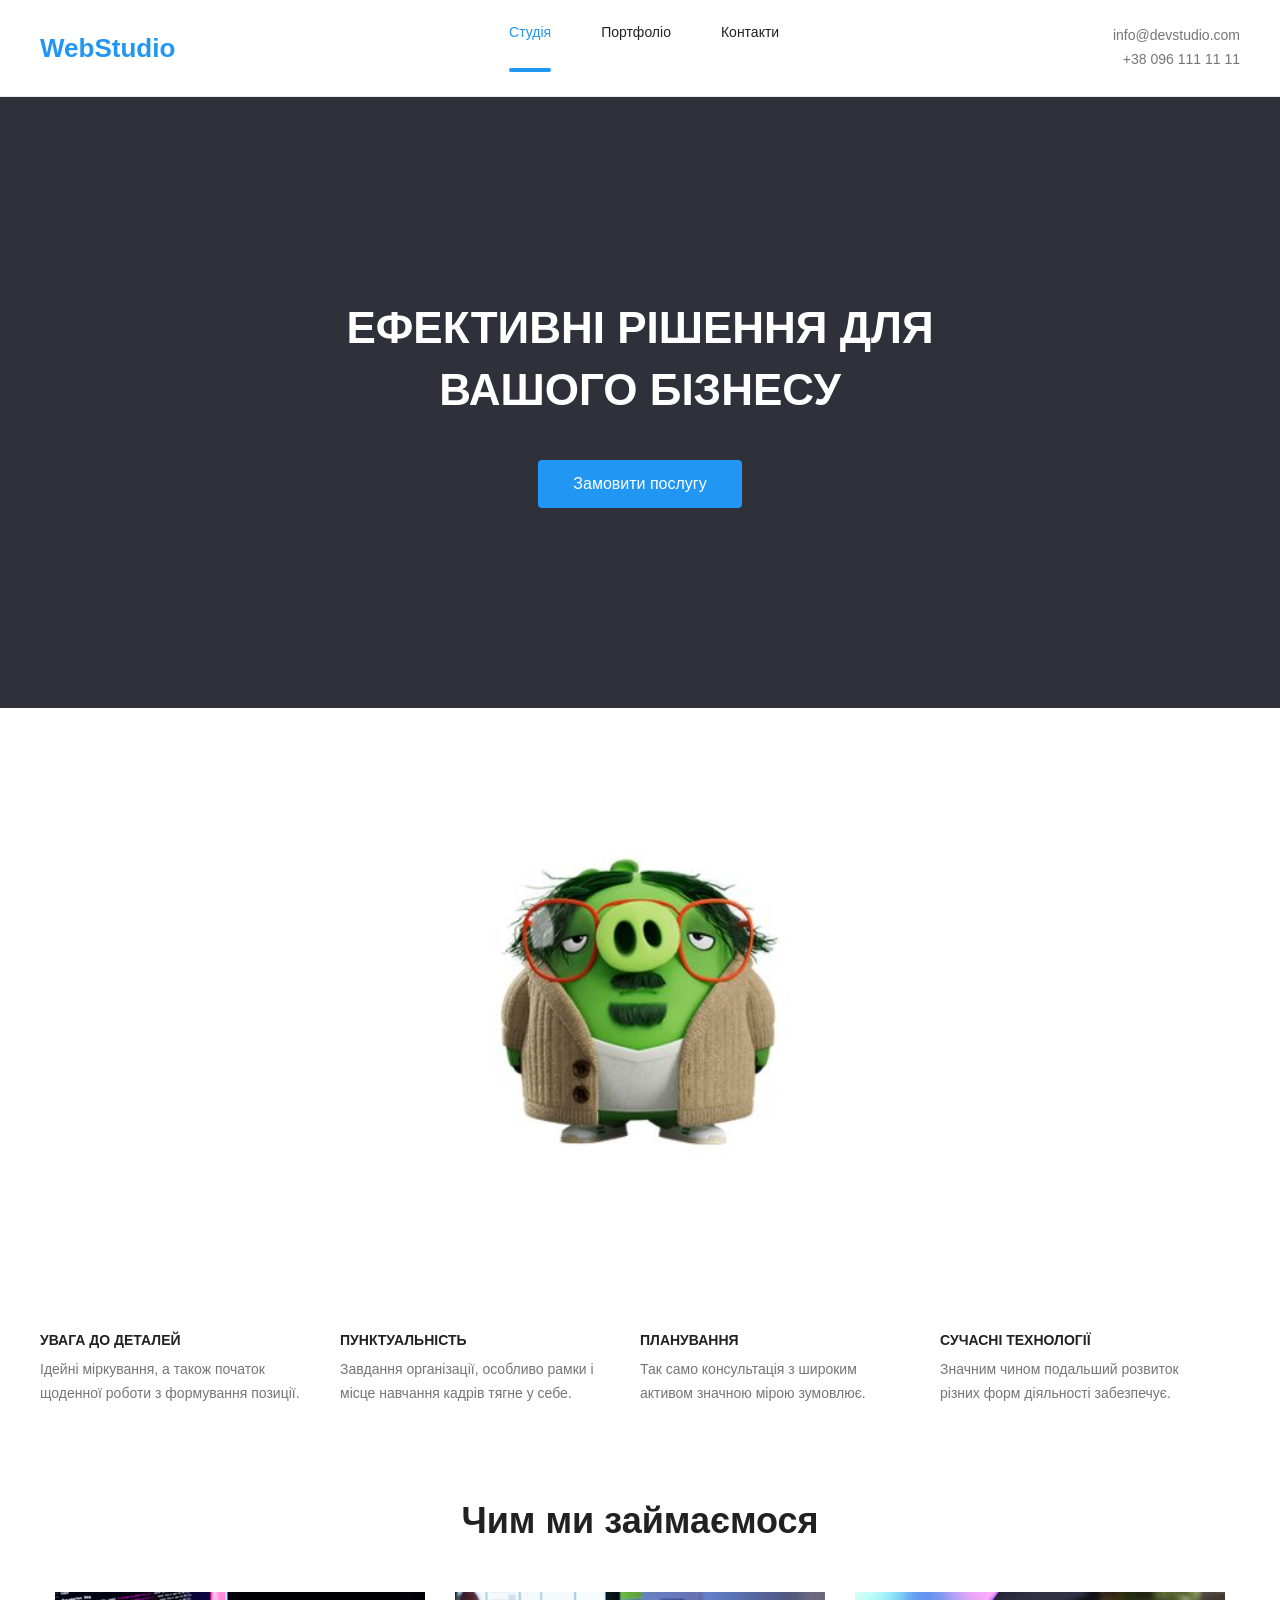
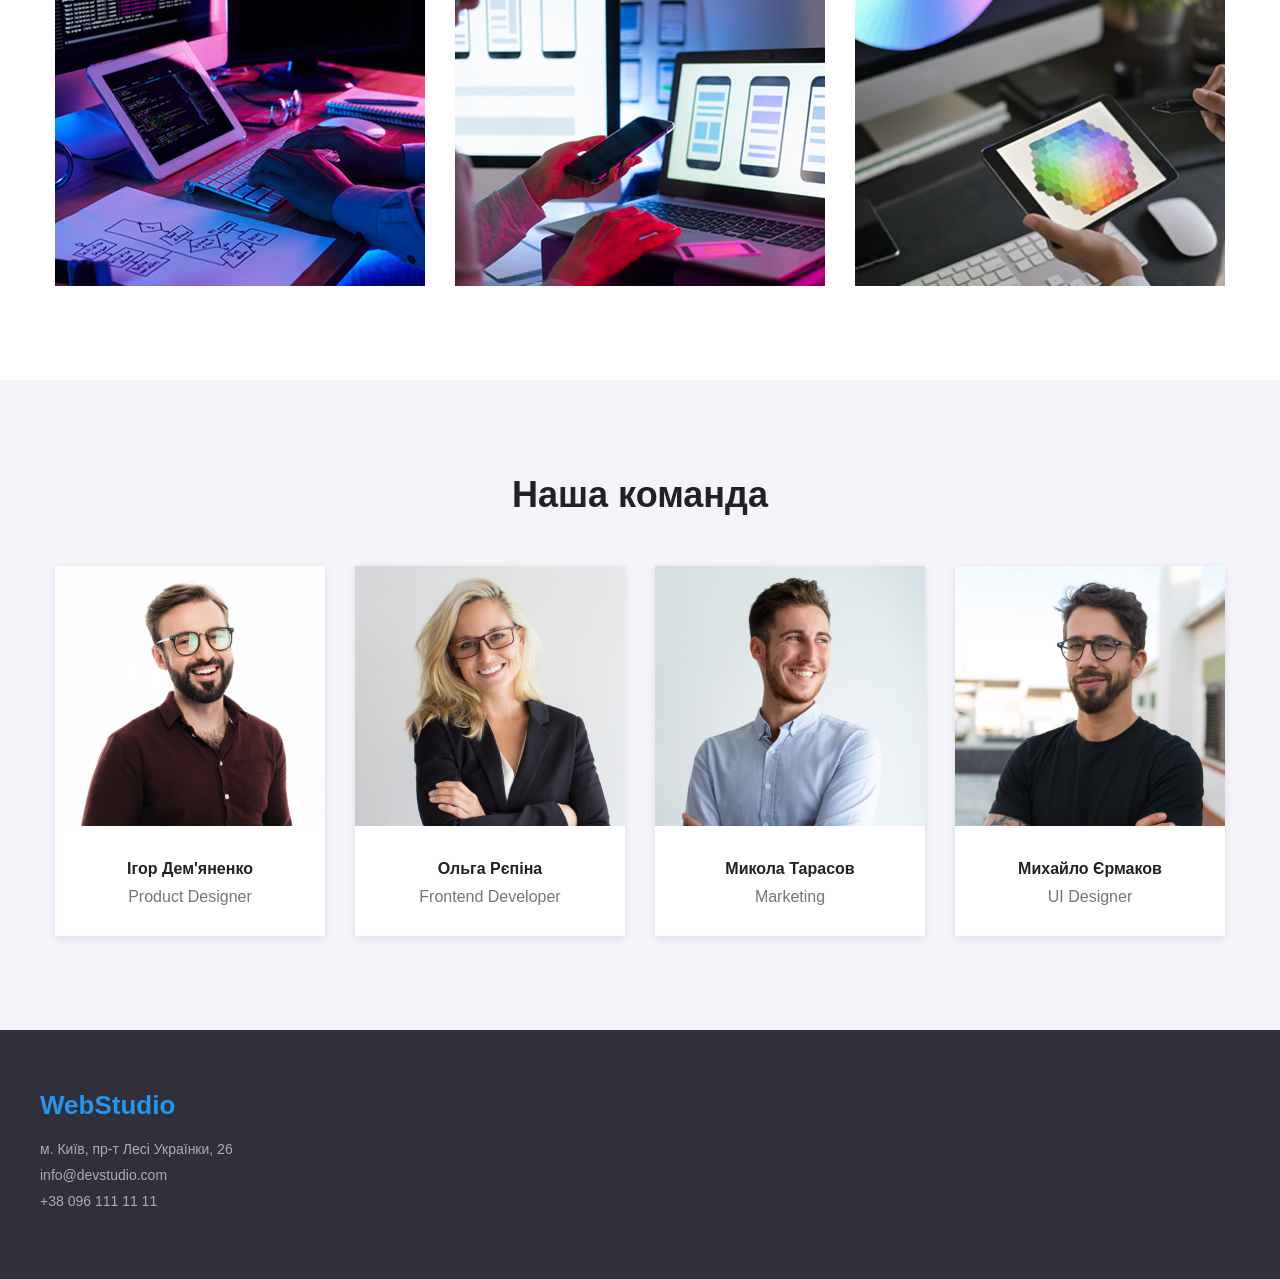
==== index.html @ e5ef5cd8 "upd" ====
<!DOCTYPE html>
<html lang="uk">

<head>
    <meta charset="UTF-8">
    <meta name="viewport" content="width=device-width, initial-scale=1.0">
    <title>WebStudio</title>
    <link rel="preconnect" href="https://fonts.googleapis.com">
    <link rel="preconnect" href="https://fonts.gstatic.com" crossorigin>
    <link
        href="https://fonts.googleapis.com/css2?family=Montserrat:wght@100..900&family=Roboto:wght@100..900&family=Roboto+Slab:wght@100..900&display=swap"
        rel="stylesheet">
    <link rel="stylesheet" href="https://necolas.github.io/normalize.css/8.0.1/normalize.css">
    <link rel="stylesheet" href="style.css">
</head>

<body>
    <header>
        <div class="container header">
            <div class="logo">WebStudio</div>
            <nav> <a href="#" class="current">Студія</a> <a href="#">Портфоліо</a> <a href="#">Контакти</a> </nav>
            <div class="contacts">
                <p>info@devstudio.com</p>
                <p>+38 096 111 11 11</p>
            </div>
        </div>
    </header>
    <section class="hero">
        <h1>ЕФЕКТИВНІ РІШЕННЯ ДЛЯ ВАШОГО БІЗНЕСУ</h1> <button>Замовити послугу</button>
    </section>
    <section class="homework">
        <div class="homework-box"> <img src="./imgs/chuck.jpg" alt="Chuck">
            <div class="overlay">
                <p> Ресурс пропонує комплексні пропозиції з різним рівнем функціоналу та сервісів. Все це дозволить
                    відвідувачу отримати вичерпні відомості про компанію чи приватну особу. </p>
            </div>
        </div>
    </section>
    <section class="features">
        <div class="container features-wrap">
            <div class="feature">
                <h3>УВАГА ДО ДЕТАЛЕЙ</h3>
                <p> Ідейні міркування, а також початок щоденної роботи з формування позиції. </p>
            </div>
            <div class="feature">
                <h3>ПУНКТУАЛЬНІСТЬ</h3>
                <p> Завдання організації, особливо рамки і місце навчання кадрів тягне у себе. </p>
            </div>
            <div class="feature">
                <h3>ПЛАНУВАННЯ</h3>
                <p> Так само консультація з широким активом значною мірою зумовлює. </p>
            </div>
            <div class="feature">
                <h3>СУЧАСНІ ТЕХНОЛОГІЇ</h3>
                <p> Значним чином подальший розвиток різних форм діяльності забезпечує. </p>
            </div>
        </div>
    </section>
    <section class="work">
        <div class="container">
            <h2>Чим ми займаємося</h2>
            <div class="work-images"> <img src="./imgs/img.png" alt=""> <img src="./imgs/box 2.png" alt=""> <img
                    src="./imgs/box 3.png" alt=""> </div>
        </div>
    </section>
    <section class="team">
        <div class="container">
            <h2>Наша команда</h2>
            <div class="team-wrap">
                <div class="member"> <img src="./imgs/img.jpg" alt="">
                    <h3>Ігор Дем'яненко</h3>
                    <p>Product Designer</p>
                </div>
                <div class="member"> <img src="./imgs/img (1).jpg" alt="">
                    <h3>Ольга Рєпіна</h3>
                    <p>Frontend Developer</p>
                </div>
                <div class="member"> <img src="./imgs/img (2).jpg" alt="">
                    <h3>Микола Тарасов</h3>
                    <p>Marketing</p>
                </div>
                <div class="member"> <img src="./imgs/img (3).jpg" alt="">
                    <h3>Михайло Єрмаков</h3>
                    <p>UI Designer</p>
                </div>
            </div>
        </div>
    </section>
    <footer>
        <div class="container">
            <div class="logo">WebStudio</div>
            <p>м. Київ, пр-т Лесі Українки, 26</p>
            <p>info@devstudio.com</p>
            <p>+38 096 111 11 11</p>
        </div>
    </footer>
</body>

</html>
---- style.css ----
* {
    margin: 0;
    padding: 0;
    box-sizing: border-box;
    font-family: Arial, sans-serif;
}

body {
    color: #212121;
    background: #ffffff;
}

.container {
    width: 1200px;
    margin: 0 auto;
}

header {
    background: #fff;
    border-bottom: 1px solid #ececec;
}

.header {
    display: flex;
    justify-content: space-between;
    align-items: center;
    padding: 24px 0;
}

.logo {
    font-size: 26px;
    font-weight: 700;
    color: #2196f3;
}

nav {
    display: flex;
    gap: 50px;
}

nav a {
    position: relative;
    text-decoration: none;
    color: #212121;
    font-size: 14px;
    font-weight: 500;
    padding-bottom: 32px;
    transition: .3s;
}

nav a:hover {
    color: #2196f3;
}

nav a.current {
    color: #2196f3;
}

nav a.current::after {
    content: "";
    position: absolute;
    left: 0;
    bottom: 0;
    width: 100%;
    height: 4px;
    background: #2196f3;
    border-radius: 2px;
}

.contacts {
    color: #757575;
    font-size: 14px;
    line-height: 1.7;
    text-align: right;
}

.hero {
    background: #2f303a;
    text-align: center;
    padding: 200px 20px;
}

.hero h1 {
    color: #fff;
    font-size: 44px;
    font-weight: 700;
    width: 700px;
    margin: 0 auto 40px;
    line-height: 1.4;
}

.hero button {
    background: #2196f3;
    color: #fff;
    border: none;
    padding: 15px 35px;
    border-radius: 4px;
    font-size: 16px;
    cursor: pointer;
    transition: .3s;
}

.hero button:hover {
    background: #188ce8;
}

.homework {
    padding: 80px 0;
}

.homework-box {
    position: relative;
    width: 370px;
    margin: 0 auto;
    overflow: hidden;
}

.homework-box img {
    display: block;
    width: 100%;
}

.overlay {
    position: absolute;
    top: 0;
    left: 0;
    width: 100%;
    height: 100%;
    background: rgba(33, 150, 243, .9);
    display: flex;
    align-items: center;
    justify-content: center;
    padding: 25px;
    transform: translateY(100%);
    transition: transform .3s ease;
}

.overlay p {
    color: #fff;
    font-size: 18px;
    line-height: 1.6;
}

.homework-box:hover .overlay {
    transform: translateY(0);
}

.features {
    padding: 94px 0;
}

.features-wrap {
    display: flex;
    gap: 30px;
}

.feature {
    width: 270px;
}

.feature h3 {
    font-size: 14px;
    margin-bottom: 10px;
}

.feature p {
    color: #757575;
    font-size: 14px;
    line-height: 1.7;
}

.work {
    padding-bottom: 94px;
}

.work h2,
.team h2 {
    text-align: center;
    font-size: 36px;
    margin-bottom: 50px;
}

.work-images {
    display: flex;
    justify-content: center;
    gap: 30px;
}

.work-images img {
    width: 370px;
    height: 294px;
    object-fit: cover;
}

.team {
    background: #f5f4fa;
    padding: 94px 0;
}

.team-wrap {
    display: flex;
    gap: 30px;
    justify-content: center;
}

.member {
    width: 270px;
    background: #fff;
    text-align: center;
    padding-bottom: 30px;
    box-shadow: 0 2px 8px rgba(0, 0, 0, .1);
}

.member img {
    width: 270px;
    height: 260px;
    object-fit: cover;
}

.member h3 {
    margin-top: 30px;
    margin-bottom: 10px;
    font-size: 16px;
}

.member p {
    color: #757575;
    font-size: 16px;
}

footer {
    background: #2f303a;
    padding: 60px 0;
}

footer .logo {
    margin-bottom: 20px;
}

footer p {
    color: #ffffff99;
    margin-bottom: 10px;
    font-size: 14px;
}
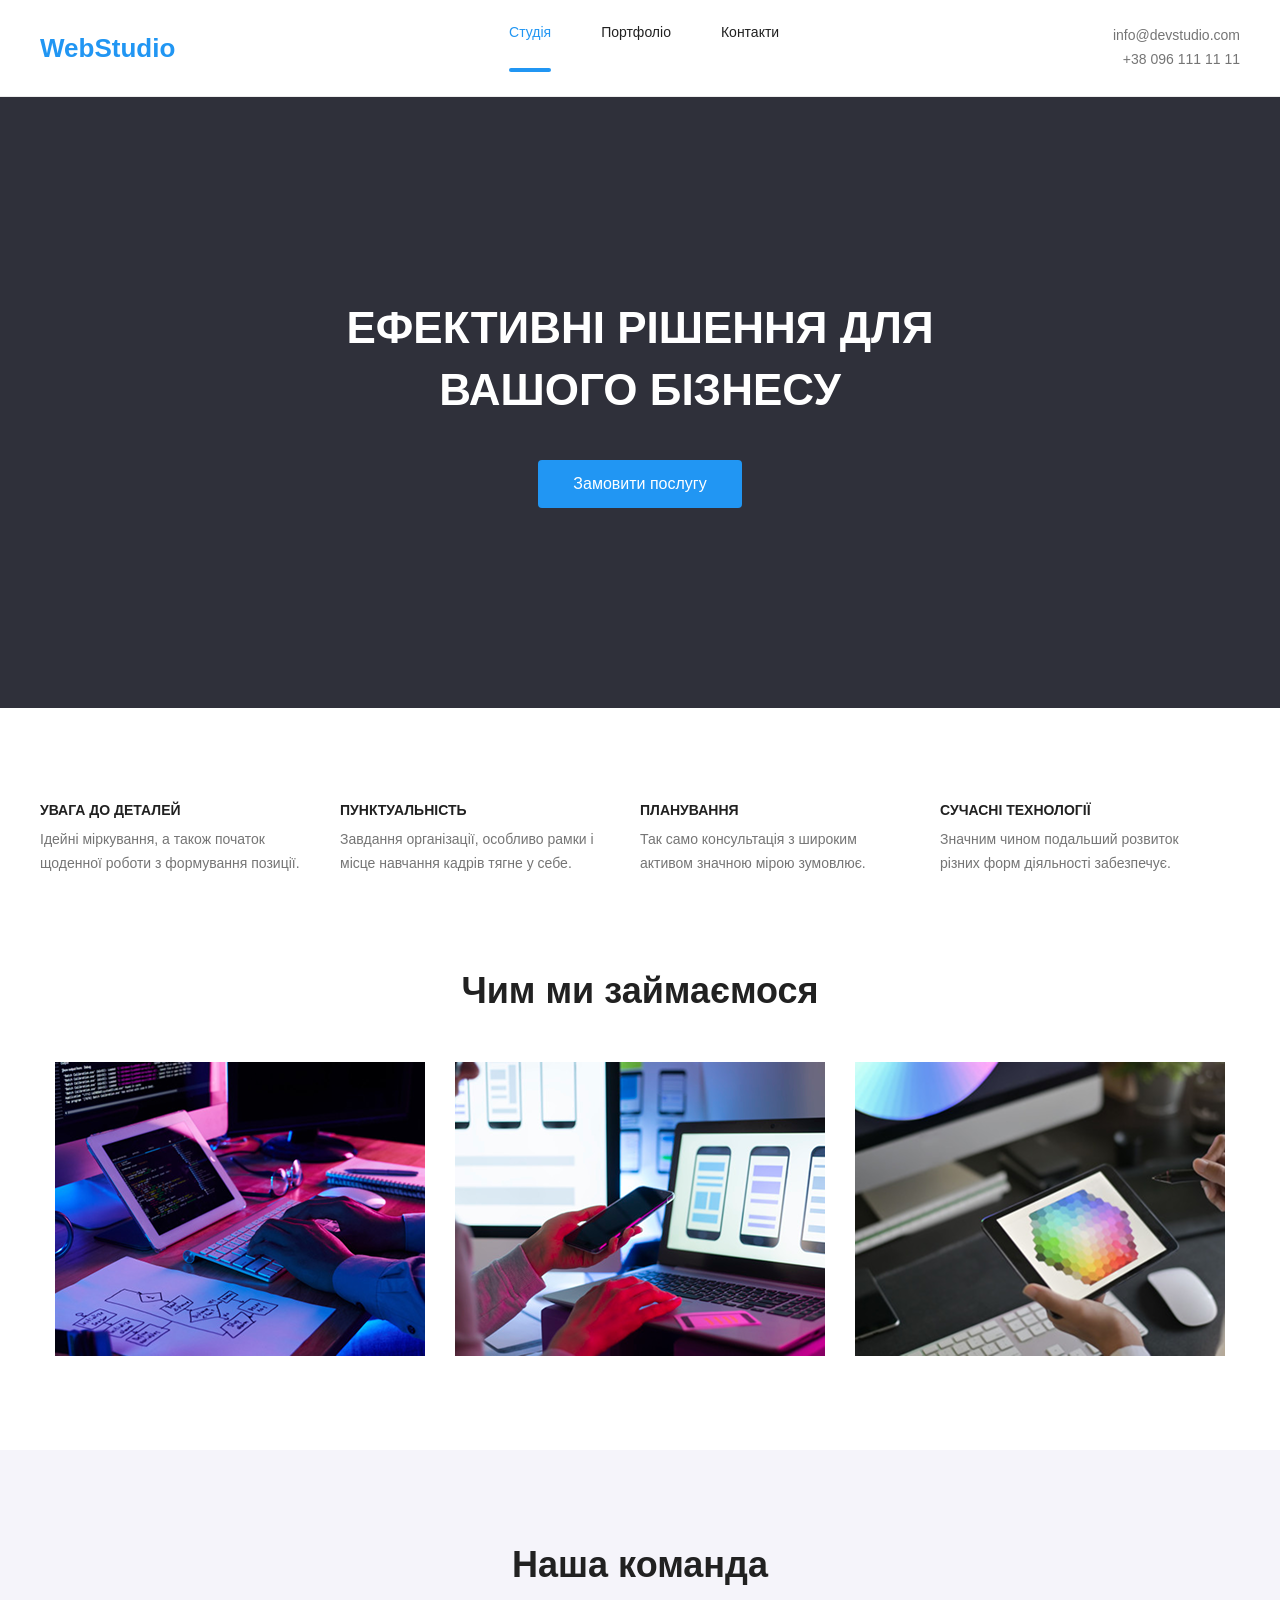
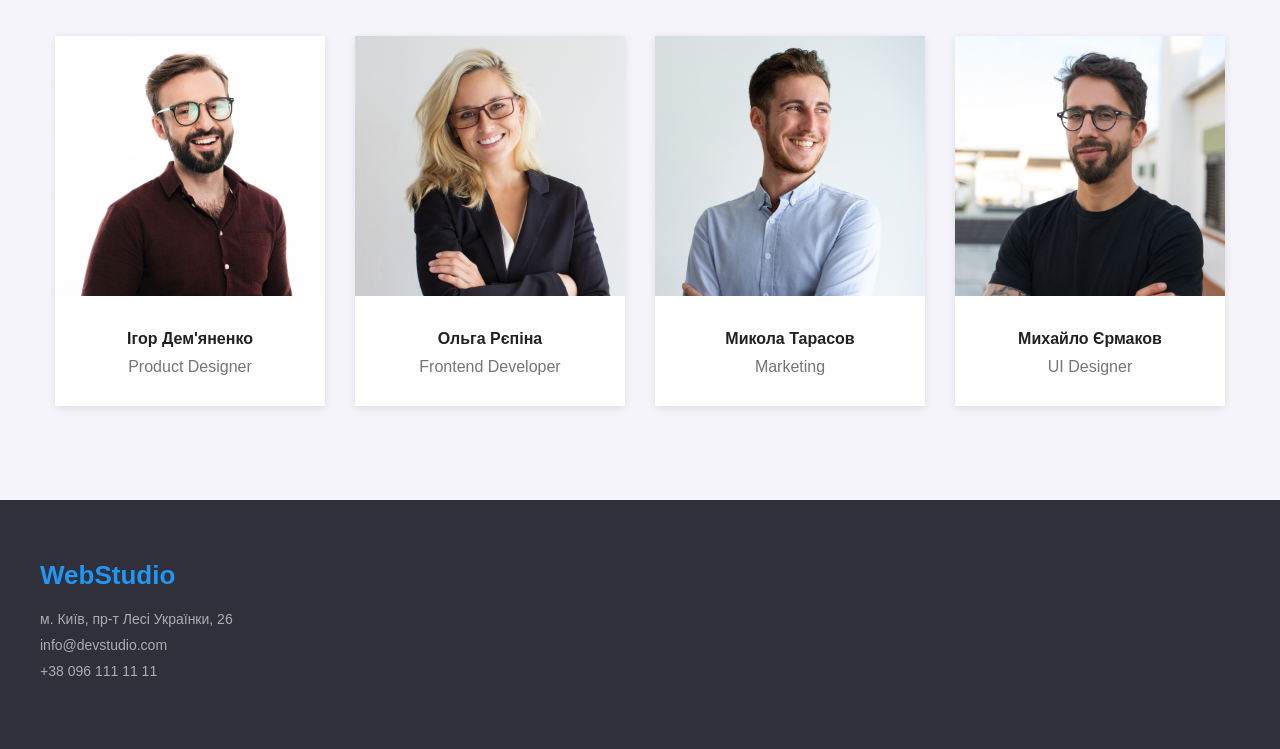
==== commit 894a1fa7: "upd" ====
--- a/index.html
+++ b/index.html
@@ -18,7 +18,7 @@
     <header>
         <div class="container header">
             <div class="logo">WebStudio</div>
-            <nav> <a href="#" class="current">Студія</a> <a href="#">Портфоліо</a> <a href="#">Контакти</a> </nav>
+            <nav> <a href="#" class="current">Студія</a> <a href="portfolio.html">Портфоліо</a> <a href="#">Контакти</a> </nav>
             <div class="contacts">
                 <p>info@devstudio.com</p>
                 <p>+38 096 111 11 11</p>
@@ -27,14 +27,6 @@
     </header>
     <section class="hero">
         <h1>ЕФЕКТИВНІ РІШЕННЯ ДЛЯ ВАШОГО БІЗНЕСУ</h1> <button>Замовити послугу</button>
-    </section>
-    <section class="homework">
-        <div class="homework-box"> <img src="./imgs/chuck.jpg" alt="Chuck">
-            <div class="overlay">
-                <p> Ресурс пропонує комплексні пропозиції з різним рівнем функціоналу та сервісів. Все це дозволить
-                    відвідувачу отримати вичерпні відомості про компанію чи приватну особу. </p>
-            </div>
-        </div>
     </section>
     <section class="features">
         <div class="container features-wrap">
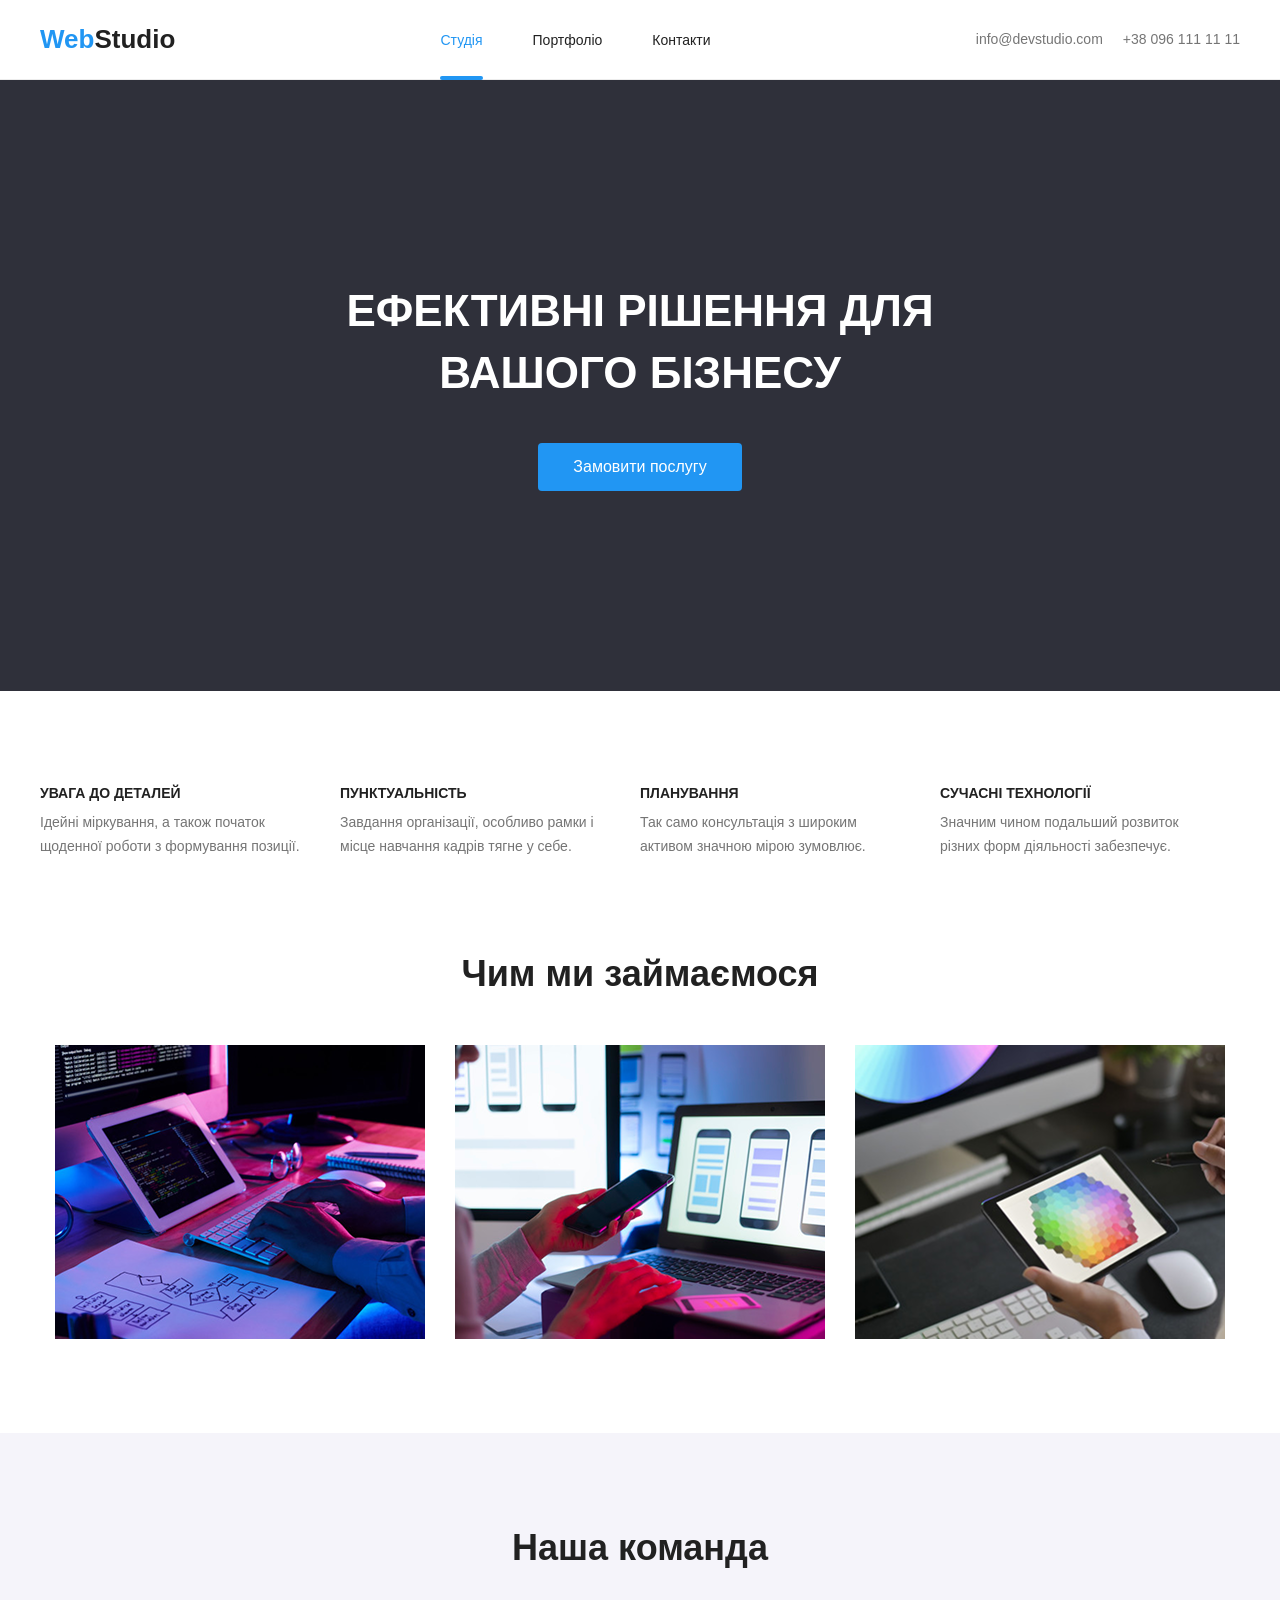
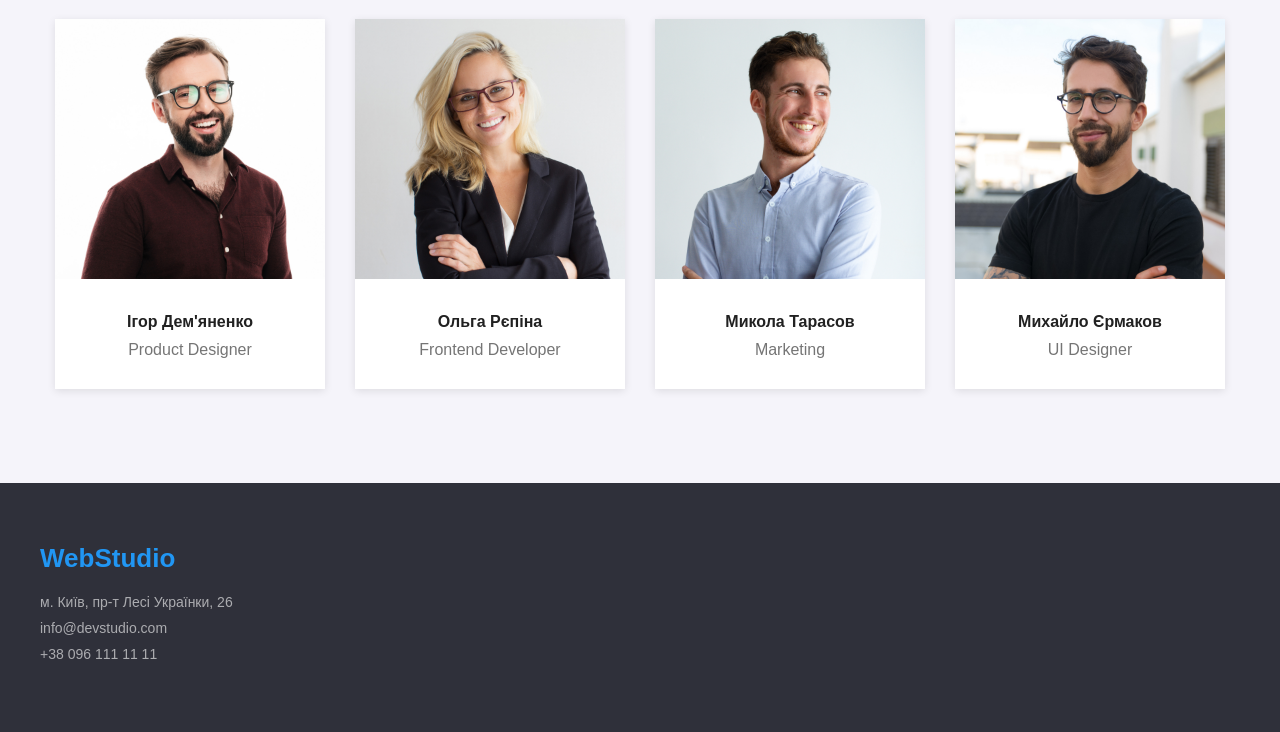
==== commit 7aa7aacc: "upd" ====
--- a/index.html
+++ b/index.html
@@ -5,87 +5,179 @@
     <meta charset="UTF-8">
     <meta name="viewport" content="width=device-width, initial-scale=1.0">
     <title>WebStudio</title>
+
     <link rel="preconnect" href="https://fonts.googleapis.com">
     <link rel="preconnect" href="https://fonts.gstatic.com" crossorigin>
+
     <link
         href="https://fonts.googleapis.com/css2?family=Montserrat:wght@100..900&family=Roboto:wght@100..900&family=Roboto+Slab:wght@100..900&display=swap"
         rel="stylesheet">
+
     <link rel="stylesheet" href="https://necolas.github.io/normalize.css/8.0.1/normalize.css">
+
     <link rel="stylesheet" href="style.css">
 </head>
 
 <body>
+
     <header>
         <div class="container header">
-            <div class="logo">WebStudio</div>
-            <nav> <a href="#" class="current">Студія</a> <a href="portfolio.html">Портфоліо</a> <a href="#">Контакти</a> </nav>
+
+            <div class="logo">
+                Web<span>Studio</span>
+            </div>
+
+            <nav>
+                <a href="#" class="current">Студія</a>
+                <a href="portfolio.html">Портфоліо</a>
+                <a href="#">Контакти</a>
+            </nav>
+
             <div class="contacts">
-                <p>info@devstudio.com</p>
-                <p>+38 096 111 11 11</p>
+                <a>info@devstudio.com</a>
+                <a>+38 096 111 11 11</a>
             </div>
+
         </div>
     </header>
+
     <section class="hero">
-        <h1>ЕФЕКТИВНІ РІШЕННЯ ДЛЯ ВАШОГО БІЗНЕСУ</h1> <button>Замовити послугу</button>
+
+        <h1>
+            ЕФЕКТИВНІ РІШЕННЯ ДЛЯ ВАШОГО БІЗНЕСУ
+        </h1>
+
+        <button>
+            Замовити послугу
+        </button>
+
     </section>
+
     <section class="features">
+
         <div class="container features-wrap">
+
             <div class="feature">
                 <h3>УВАГА ДО ДЕТАЛЕЙ</h3>
-                <p> Ідейні міркування, а також початок щоденної роботи з формування позиції. </p>
+                <p>
+                    Ідейні міркування, а також початок щоденної роботи з формування позиції.
+                </p>
             </div>
+
             <div class="feature">
                 <h3>ПУНКТУАЛЬНІСТЬ</h3>
-                <p> Завдання організації, особливо рамки і місце навчання кадрів тягне у себе. </p>
+                <p>
+                    Завдання організації, особливо рамки і місце навчання кадрів тягне у себе.
+                </p>
             </div>
+
             <div class="feature">
                 <h3>ПЛАНУВАННЯ</h3>
-                <p> Так само консультація з широким активом значною мірою зумовлює. </p>
+                <p>
+                    Так само консультація з широким активом значною мірою зумовлює.
+                </p>
             </div>
+
             <div class="feature">
                 <h3>СУЧАСНІ ТЕХНОЛОГІЇ</h3>
-                <p> Значним чином подальший розвиток різних форм діяльності забезпечує. </p>
+                <p>
+                    Значним чином подальший розвиток різних форм діяльності забезпечує.
+                </p>
             </div>
+
         </div>
+
     </section>
+
     <section class="work">
+
         <div class="container">
+
             <h2>Чим ми займаємося</h2>
-            <div class="work-images"> <img src="./imgs/img.png" alt=""> <img src="./imgs/box 2.png" alt=""> <img
-                    src="./imgs/box 3.png" alt=""> </div>
+
+            <div class="work-images">
+
+                <img src="./imgs/img.png" alt="">
+                <img src="./imgs/box 2.png" alt="">
+                <img src="./imgs/box 3.png" alt="">
+
+            </div>
+
         </div>
+
     </section>
+
     <section class="team">
+
         <div class="container">
+
             <h2>Наша команда</h2>
+
             <div class="team-wrap">
-                <div class="member"> <img src="./imgs/img.jpg" alt="">
+
+                <div class="member">
+
+                    <img src="./imgs/img.jpg" alt="">
+
                     <h3>Ігор Дем'яненко</h3>
+
                     <p>Product Designer</p>
+
                 </div>
-                <div class="member"> <img src="./imgs/img (1).jpg" alt="">
+
+                <div class="member">
+
+                    <img src="./imgs/img (1).jpg" alt="">
+
                     <h3>Ольга Рєпіна</h3>
+
                     <p>Frontend Developer</p>
+
                 </div>
-                <div class="member"> <img src="./imgs/img (2).jpg" alt="">
+                <div class="member">
+
+                    <img src="./imgs/img (2).jpg" alt="">
+
                     <h3>Микола Тарасов</h3>
+
                     <p>Marketing</p>
+
                 </div>
-                <div class="member"> <img src="./imgs/img (3).jpg" alt="">
+
+                <div class="member">
+
+                    <img src="./imgs/img (3).jpg" alt="">
+
                     <h3>Михайло Єрмаков</h3>
+
                     <p>UI Designer</p>
+
                 </div>
+
             </div>
+
         </div>
+
     </section>
+
     <footer>
+
         <div class="container">
-            <div class="logo">WebStudio</div>
+
+            <div class="logo">
+                WebStudio
+            </div>
+
             <p>м. Київ, пр-т Лесі Українки, 26</p>
+
             <p>info@devstudio.com</p>
+
             <p>+38 096 111 11 11</p>
+
         </div>
+
     </footer>
+
 </body>
 
 </html>
--- a/style.css
+++ b/style.css
@@ -31,6 +31,11 @@
     font-size: 26px;
     font-weight: 700;
     color: #2196f3;
+
+    animation: logoAnimation 1s ease;
+}
+.logo span {
+    color: #212121;
 }
 
 nav {
@@ -44,8 +49,7 @@
     color: #212121;
     font-size: 14px;
     font-weight: 500;
-    padding-bottom: 32px;
-    transition: .3s;
+    transition: color .3s;
 }
 
 nav a:hover {
@@ -60,7 +64,7 @@
     content: "";
     position: absolute;
     left: 0;
-    bottom: 0;
+    bottom: -32px;
     width: 100%;
     height: 4px;
     background: #2196f3;
@@ -72,6 +76,8 @@
     font-size: 14px;
     line-height: 1.7;
     text-align: right;
+    display: flex;
+    gap: 20px;
 }
 
 .hero {
@@ -87,6 +93,8 @@
     width: 700px;
     margin: 0 auto 40px;
     line-height: 1.4;
+
+    animation: heroTitle 1.2s ease;
 }
 
 .hero button {
@@ -98,51 +106,157 @@
     font-size: 16px;
     cursor: pointer;
     transition: .3s;
+
+    animation: heroButton 1.5s ease;
 }
 
 .hero button:hover {
     background: #188ce8;
 }
 
-.homework {
+.portfolio {
     padding: 80px 0;
 }
 
-.homework-box {
+
+.filters {
+    display: flex;
+    justify-content: center;
+    gap: 8px;
+    margin-bottom: 40px;
+}
+
+
+.filters button {
+    padding: 10px 25px;
+    border: none;
+    background: #f5f4fa;
+    border-radius: 4px;
+
+    font-size: 16px;
+    cursor: pointer;
+}
+
+
+.filters .active {
+    background: #2196f3;
+    color: white;
+}
+
+
+
+.portfolio-container {
+
+    width: 900px;
+    margin: 0 auto;
+
+    display: grid;
+    grid-template-columns: repeat(3, 1fr);
+    gap: 30px;
+
+}
+
+
+
+.card {
+
     position: relative;
-    width: 370px;
-    margin: 0 auto;
     overflow: hidden;
-}
-
-.homework-box img {
+
+    border: 1px solid #eeeeee;
+    background: white;
+
+}
+
+
+
+.card img {
+
+    width: 100%;
+    height: 260px;
+
+    object-fit: cover;
+
     display: block;
-    width: 100%;
-}
+
+}
+
+
+
+.card-info {
+
+    padding: 20px;
+
+}
+
+
+
+.card-info h3 {
+
+    margin: 0 0 10px;
+
+    font-size: 18px;
+
+}
+
+
+
+.card-info p {
+
+    margin: 0;
+
+    color: #757575;
+
+}
+
+
 
 .overlay {
+
     position: absolute;
+
     top: 0;
     left: 0;
+
     width: 100%;
-    height: 100%;
-    background: rgba(33, 150, 243, .9);
+    height: 260px;
+
+    background: rgba(33,150,243,0.9);
+
     display: flex;
     align-items: center;
     justify-content: center;
-    padding: 25px;
-    transform: translateY(100%);
-    transition: transform .3s ease;
-}
+
+    padding: 20px;
+
+
+    opacity: 0;
+    visibility: hidden;
+
+    transition: 0.3s;
+
+}
+
 
 .overlay p {
-    color: #fff;
-    font-size: 18px;
-    line-height: 1.6;
-}
-
-.homework-box:hover .overlay {
-    transform: translateY(0);
+
+    color: white;
+
+    font-size: 16px;
+
+    line-height: 1.5;
+
+}
+
+
+
+
+.card:hover .overlay {
+
+    opacity: 1;
+
+    visibility: visible;
+
 }
 
 .features {
@@ -156,6 +270,7 @@
 
 .feature {
     width: 270px;
+    animation: cardAppear 1s ease;
 }
 
 .feature h3 {
@@ -168,7 +283,6 @@
     font-size: 14px;
     line-height: 1.7;
 }
-
 .work {
     padding-bottom: 94px;
 }
@@ -190,6 +304,11 @@
     width: 370px;
     height: 294px;
     object-fit: cover;
+    transition: .4s;
+}
+
+.work-images img:hover {
+    transform: scale(1.05);
 }
 
 .team {
@@ -209,6 +328,13 @@
     text-align: center;
     padding-bottom: 30px;
     box-shadow: 0 2px 8px rgba(0, 0, 0, .1);
+
+    animation: cardAppear 1.2s ease;
+    transition: .3s;
+}
+
+.member:hover {
+    transform: translateY(-10px);
 }
 
 .member img {
@@ -241,4 +367,57 @@
     color: #ffffff99;
     margin-bottom: 10px;
     font-size: 14px;
+}
+/* ===========================
+   KEYFRAMES
+=========================== */
+
+@keyframes heroTitle {
+    0% {
+        opacity: 0;
+        transform: translateY(-60px);
+    }
+
+    100% {
+        opacity: 1;
+        transform: translateY(0);
+    }
+}
+
+@keyframes heroButton {
+    0% {
+        opacity: 0;
+        transform: scale(0.6);
+    }
+
+    100% {
+        opacity: 1;
+        transform: scale(1);
+    }
+}
+
+@keyframes cardAppear {
+    0% {
+        opacity: 0;
+        transform: translateY(40px);
+    }
+
+    100% {
+        opacity: 1;
+        transform: translateY(0);
+    }
+}
+
+@keyframes logoAnimation {
+    0% {
+        transform: rotate(-10deg);
+    }
+
+    50% {
+        transform: rotate(10deg);
+    }
+
+    100% {
+        transform: rotate(0deg);
+    }
 }
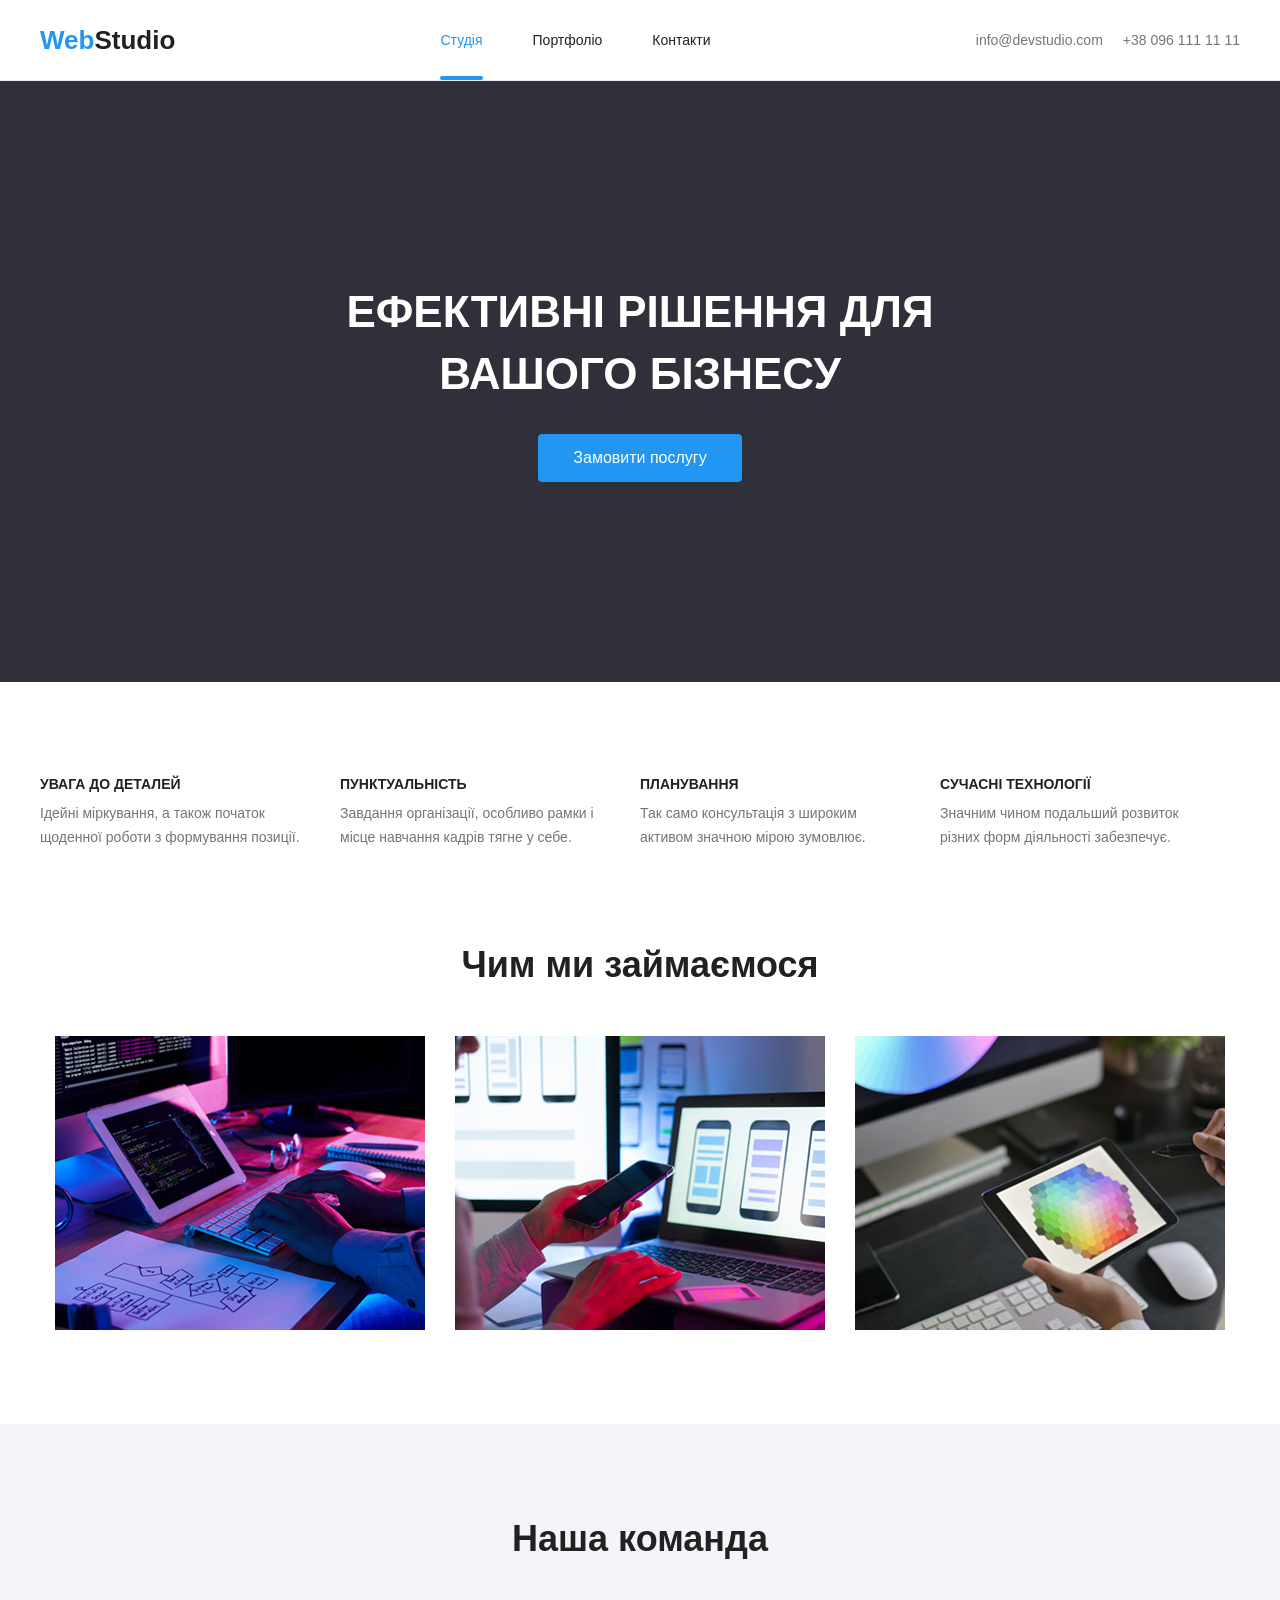
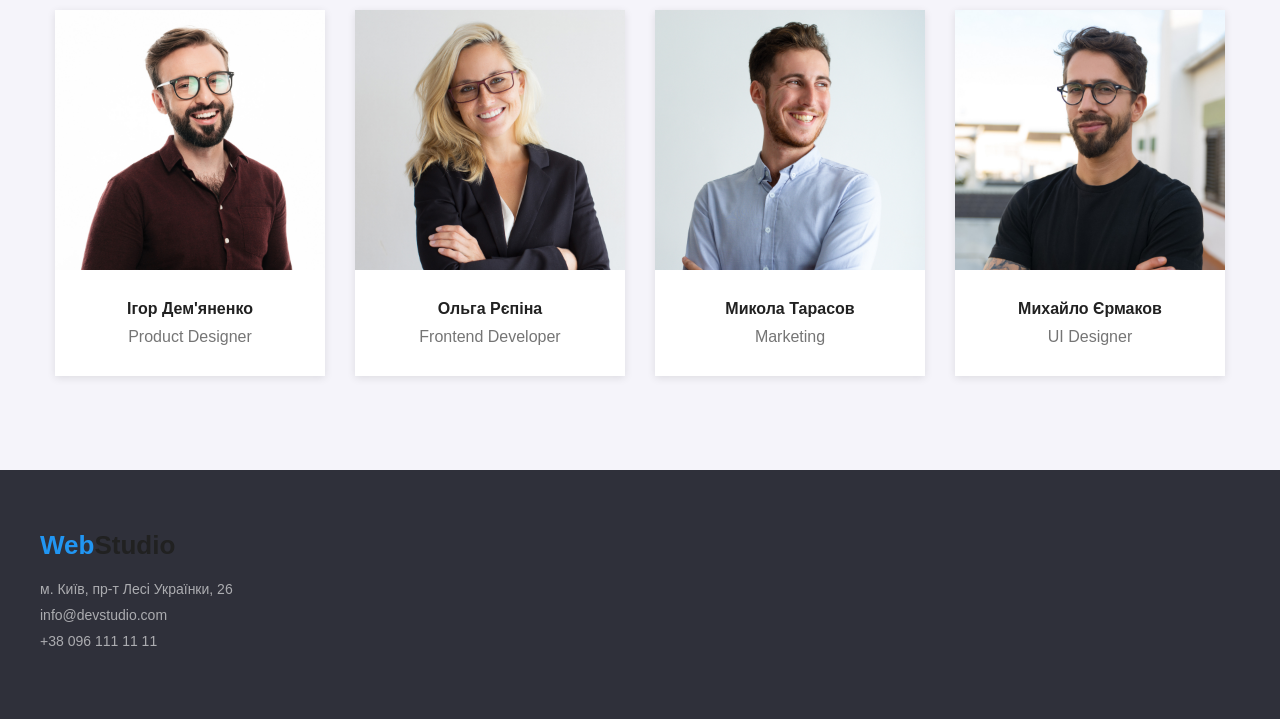
==== commit 486c95fc: "upd" ====
--- a/index.html
+++ b/index.html
@@ -14,170 +14,176 @@
         rel="stylesheet">
 
     <link rel="stylesheet" href="https://necolas.github.io/normalize.css/8.0.1/normalize.css">
-
     <link rel="stylesheet" href="style.css">
 </head>
 
 <body>
 
-    <header>
-        <div class="container header">
+<header>
+    <div class="container header">
 
-            <div class="logo">
-                Web<span>Studio</span>
+        <div class="logo">
+            Web<span>Studio</span>
+        </div>
+
+        <nav class="desktop-nav">
+            <a href="index.html" class="current">Студія</a>
+            <a href="portfolio.html">Портфоліо</a>
+            <a href="#">Контакти</a>
+        </nav>
+
+        <div class="contacts">
+            <a href="mailto:info@devstudio.com">info@devstudio.com</a>
+            <a href="tel:+380961111111">+38 096 111 11 11</a>
+        </div>
+
+        <button class="menu-button" type="button" aria-label="Відкрити меню">
+            ☰
+        </button>
+
+    </div>
+</header>
+
+<div class="mobile-menu">
+
+    <button class="menu-close" type="button" aria-label="Закрити меню">
+        ×
+    </button>
+
+    <nav class="mobile-nav">
+        <a href="index.html" class="current">Студія</a>
+        <a href="portfolio.html">Портфоліо</a>
+        <a href="#">Контакти</a>
+    </nav>
+
+    <div class="mobile-contacts">
+        <a href="tel:+380961111111">+38 096 111 11 11</a>
+        <a href="mailto:info@devstudio.com">info@devstudio.com</a>
+    </div>
+
+</div>
+
+<section class="hero">
+
+    <h1>
+        ЕФЕКТИВНІ РІШЕННЯ ДЛЯ ВАШОГО БІЗНЕСУ
+    </h1>
+
+    <button>
+        Замовити послугу
+    </button>
+
+</section>
+
+<section class="features">
+
+    <div class="container features-wrap">
+
+        <div class="feature">
+            <h3>УВАГА ДО ДЕТАЛЕЙ</h3>
+            <p>
+                Ідейні міркування, а також початок щоденної роботи з формування позиції.
+            </p>
+        </div>
+
+        <div class="feature">
+            <h3>ПУНКТУАЛЬНІСТЬ</h3>
+            <p>
+                Завдання організації, особливо рамки і місце навчання кадрів тягне у себе.
+            </p>
+        </div>
+
+        <div class="feature">
+            <h3>ПЛАНУВАННЯ</h3>
+            <p>
+                Так само консультація з широким активом значною мірою зумовлює.
+            </p>
+        </div>
+
+        <div class="feature">
+            <h3>СУЧАСНІ ТЕХНОЛОГІЇ</h3>
+            <p>
+                Значним чином подальший розвиток різних форм діяльності забезпечує.
+            </p>
+        </div>
+
+    </div>
+
+</section>
+
+<section class="work">
+
+    <div class="container">
+
+        <h2>Чим ми займаємося</h2>
+
+        <div class="work-images">
+
+            <img src="./imgs/img.png" alt="">
+            <img src="./imgs/box 2.png" alt="">
+            <img src="./imgs/box 3.png" alt="">
+
+        </div>
+
+    </div>
+
+</section>
+
+<section class="team">
+
+    <div class="container">
+
+        <h2>Наша команда</h2>
+
+        <div class="team-wrap">
+
+            <div class="member">
+                <img src="./imgs/img.jpg" alt="">
+                <h3>Ігор Дем'яненко</h3>
+                <p>Product Designer</p>
             </div>
 
-            <nav>
-                <a href="#" class="current">Студія</a>
-                <a href="portfolio.html">Портфоліо</a>
-                <a href="#">Контакти</a>
-            </nav>
-
-            <div class="contacts">
-                <a>info@devstudio.com</a>
-                <a>+38 096 111 11 11</a>
+            <div class="member">
+                <img src="./imgs/img (1).jpg" alt="">
+                <h3>Ольга Рєпіна</h3>
+                <p>Frontend Developer</p>
             </div>
 
-        </div>
-    </header>
-
-    <section class="hero">
-
-        <h1>
-            ЕФЕКТИВНІ РІШЕННЯ ДЛЯ ВАШОГО БІЗНЕСУ
-        </h1>
-
-        <button>
-            Замовити послугу
-        </button>
-
-    </section>
-
-    <section class="features">
-
-        <div class="container features-wrap">
-
-            <div class="feature">
-                <h3>УВАГА ДО ДЕТАЛЕЙ</h3>
-                <p>
-                    Ідейні міркування, а також початок щоденної роботи з формування позиції.
-                </p>
+            <div class="member">
+                <img src="./imgs/img (2).jpg" alt="">
+                <h3>Микола Тарасов</h3>
+                <p>Marketing</p>
             </div>
 
-            <div class="feature">
-                <h3>ПУНКТУАЛЬНІСТЬ</h3>
-                <p>
-                    Завдання організації, особливо рамки і місце навчання кадрів тягне у себе.
-                </p>
-            </div>
-
-            <div class="feature">
-                <h3>ПЛАНУВАННЯ</h3>
-                <p>
-                    Так само консультація з широким активом значною мірою зумовлює.
-                </p>
-            </div>
-
-            <div class="feature">
-                <h3>СУЧАСНІ ТЕХНОЛОГІЇ</h3>
-                <p>
-                    Значним чином подальший розвиток різних форм діяльності забезпечує.
-                </p>
+            <div class="member">
+                <img src="./imgs/img (3).jpg" alt="">
+                <h3>Михайло Єрмаков</h3>
+                <p>UI Designer</p>
             </div>
 
         </div>
 
-    </section>
+    </div>
 
-    <section class="work">
+</section>
 
-        <div class="container">
+<footer>
 
-            <h2>Чим ми займаємося</h2>
+    <div class="container">
 
-            <div class="work-images">
-
-                <img src="./imgs/img.png" alt="">
-                <img src="./imgs/box 2.png" alt="">
-                <img src="./imgs/box 3.png" alt="">
-
-            </div>
-
+        <div class="logo">
+            Web<span>Studio</span>
         </div>
 
-    </section>
+        <p>м. Київ, пр-т Лесі Українки, 26</p>
+        <p>info@devstudio.com</p>
+        <p>+38 096 111 11 11</p>
 
-    <section class="team">
+    </div>
 
-        <div class="container">
+</footer>
 
-            <h2>Наша команда</h2>
-
-            <div class="team-wrap">
-
-                <div class="member">
-
-                    <img src="./imgs/img.jpg" alt="">
-
-                    <h3>Ігор Дем'яненко</h3>
-
-                    <p>Product Designer</p>
-
-                </div>
-
-                <div class="member">
-
-                    <img src="./imgs/img (1).jpg" alt="">
-
-                    <h3>Ольга Рєпіна</h3>
-
-                    <p>Frontend Developer</p>
-
-                </div>
-                <div class="member">
-
-                    <img src="./imgs/img (2).jpg" alt="">
-
-                    <h3>Микола Тарасов</h3>
-
-                    <p>Marketing</p>
-
-                </div>
-
-                <div class="member">
-
-                    <img src="./imgs/img (3).jpg" alt="">
-
-                    <h3>Михайло Єрмаков</h3>
-
-                    <p>UI Designer</p>
-
-                </div>
-
-            </div>
-
-        </div>
-
-    </section>
-
-    <footer>
-
-        <div class="container">
-
-            <div class="logo">
-                WebStudio
-            </div>
-
-            <p>м. Київ, пр-т Лесі Українки, 26</p>
-
-            <p>info@devstudio.com</p>
-
-            <p>+38 096 111 11 11</p>
-
-        </div>
-
-    </footer>
+<script src="mobile-menu.js"></script>
 
 </body>
-
 </html>
--- a/style.css
+++ b/style.css
@@ -2,16 +2,22 @@
     margin: 0;
     padding: 0;
     box-sizing: border-box;
-    font-family: Arial, sans-serif;
 }
 
 body {
     color: #212121;
     background: #ffffff;
+    font-family: Arial, sans-serif;
+    overflow-x: hidden;
+}
+
+img {
+    max-width: 100%;
+    display: block;
 }
 
 .container {
-    width: 1200px;
+    width: calc(100% - 30px);
     margin: 0 auto;
 }
 
@@ -22,91 +28,150 @@
 
 .header {
     display: flex;
+    align-items: center;
     justify-content: space-between;
-    align-items: center;
-    padding: 24px 0;
+    min-height: 80px;
 }
 
 .logo {
     font-size: 26px;
     font-weight: 700;
     color: #2196f3;
-
     animation: logoAnimation 1s ease;
 }
+
 .logo span {
     color: #212121;
 }
 
-nav {
-    display: flex;
-    gap: 50px;
-}
-
-nav a {
-    position: relative;
+.desktop-nav,
+.contacts {
+    display: none;
+}
+
+.menu-button {
+    display: block;
+    border: 0;
+    background: transparent;
+    color: #212121;
+    font-size: 28px;
+    line-height: 1;
+    cursor: pointer;
+}
+
+.mobile-menu {
+    position: fixed;
+    inset: 0;
+    z-index: 1000;
+    background: #ffffff;
+    padding: 30px;
+    transform: translateX(100%);
+    visibility: hidden;
+    transition:
+        transform .45s ease,
+        visibility .45s ease;
+}
+
+.mobile-menu.is-open {
+    transform: translateX(0);
+    visibility: visible;
+}
+
+.menu-close {
+    position: absolute;
+    top: 20px;
+    right: 25px;
+    width: 40px;
+    height: 40px;
+    border: 0;
+    background: transparent;
+    color: #212121;
+    font-size: 38px;
+    line-height: 1;
+    cursor: pointer;
+}
+
+.mobile-nav {
+    display: flex;
+    flex-direction: column;
+    gap: 30px;
+    margin-top: 70px;
+}
+
+.mobile-nav a {
+    color: #212121;
     text-decoration: none;
-    color: #212121;
-    font-size: 14px;
-    font-weight: 500;
-    transition: color .3s;
-}
-
-nav a:hover {
+    font-size: 32px;
+    font-weight: 700;
+    transform: translateX(40px);
+    opacity: 0;
+    transition:
+        transform .4s ease,
+        opacity .4s ease,
+        color .3s ease;
+}
+
+.mobile-menu.is-open .mobile-nav a {
+    transform: translateX(0);
+    opacity: 1;
+}
+
+.mobile-menu.is-open .mobile-nav a:nth-child(1) {
+    transition-delay: .1s;
+}
+
+.mobile-menu.is-open .mobile-nav a:nth-child(2) {
+    transition-delay: .2s;
+}
+
+.mobile-menu.is-open .mobile-nav a:nth-child(3) {
+    transition-delay: .3s;
+}
+
+.mobile-nav a:hover,
+.mobile-nav a.current {
     color: #2196f3;
 }
 
-nav a.current {
-    color: #2196f3;
-}
-
-nav a.current::after {
-    content: "";
-    position: absolute;
-    left: 0;
-    bottom: -32px;
-    width: 100%;
-    height: 4px;
-    background: #2196f3;
-    border-radius: 2px;
-}
-
-.contacts {
+.mobile-contacts {
+    display: flex;
+    flex-direction: column;
+    gap: 15px;
+    margin-top: 60px;
+}
+
+.mobile-contacts a {
     color: #757575;
-    font-size: 14px;
-    line-height: 1.7;
-    text-align: right;
-    display: flex;
-    gap: 20px;
+    text-decoration: none;
+    font-size: 16px;
 }
 
 .hero {
     background: #2f303a;
     text-align: center;
-    padding: 200px 20px;
+    padding: 80px 15px;
 }
 
 .hero h1 {
+    width: 100%;
+    max-width: 700px;
+    margin: 0 auto 30px;
     color: #fff;
-    font-size: 44px;
+    font-size: 28px;
     font-weight: 700;
-    width: 700px;
-    margin: 0 auto 40px;
-    line-height: 1.4;
-
+    line-height: 1.3;
     animation: heroTitle 1.2s ease;
 }
 
 .hero button {
+    border: none;
+    border-radius: 4px;
+    padding: 15px 35px;
     background: #2196f3;
     color: #fff;
-    border: none;
-    padding: 15px 35px;
-    border-radius: 4px;
     font-size: 16px;
     cursor: pointer;
     transition: .3s;
-
     animation: heroButton 1.5s ease;
 }
 
@@ -114,168 +179,24 @@
     background: #188ce8;
 }
 
-.portfolio {
-    padding: 80px 0;
-}
-
-
-.filters {
-    display: flex;
-    justify-content: center;
-    gap: 8px;
-    margin-bottom: 40px;
-}
-
-
-.filters button {
-    padding: 10px 25px;
-    border: none;
-    background: #f5f4fa;
-    border-radius: 4px;
-
-    font-size: 16px;
-    cursor: pointer;
-}
-
-
-.filters .active {
-    background: #2196f3;
-    color: white;
-}
-
-
-
-.portfolio-container {
-
-    width: 900px;
-    margin: 0 auto;
-
-    display: grid;
-    grid-template-columns: repeat(3, 1fr);
+.features {
+    padding: 60px 0;
+}
+
+.features-wrap {
+    display: flex;
+    flex-direction: column;
     gap: 30px;
-
-}
-
-
-
-.card {
-
-    position: relative;
-    overflow: hidden;
-
-    border: 1px solid #eeeeee;
-    background: white;
-
-}
-
-
-
-.card img {
-
+}
+
+.feature {
     width: 100%;
-    height: 260px;
-
-    object-fit: cover;
-
-    display: block;
-
-}
-
-
-
-.card-info {
-
-    padding: 20px;
-
-}
-
-
-
-.card-info h3 {
-
-    margin: 0 0 10px;
-
-    font-size: 18px;
-
-}
-
-
-
-.card-info p {
-
-    margin: 0;
-
-    color: #757575;
-
-}
-
-
-
-.overlay {
-
-    position: absolute;
-
-    top: 0;
-    left: 0;
-
-    width: 100%;
-    height: 260px;
-
-    background: rgba(33,150,243,0.9);
-
-    display: flex;
-    align-items: center;
-    justify-content: center;
-
-    padding: 20px;
-
-
-    opacity: 0;
-    visibility: hidden;
-
-    transition: 0.3s;
-
-}
-
-
-.overlay p {
-
-    color: white;
-
-    font-size: 16px;
-
-    line-height: 1.5;
-
-}
-
-
-
-
-.card:hover .overlay {
-
-    opacity: 1;
-
-    visibility: visible;
-
-}
-
-.features {
-    padding: 94px 0;
-}
-
-.features-wrap {
-    display: flex;
-    gap: 30px;
-}
-
-.feature {
-    width: 270px;
     animation: cardAppear 1s ease;
 }
 
 .feature h3 {
+    margin-bottom: 10px;
     font-size: 14px;
-    margin-bottom: 10px;
 }
 
 .feature p {
@@ -283,26 +204,29 @@
     font-size: 14px;
     line-height: 1.7;
 }
+
 .work {
-    padding-bottom: 94px;
+    padding-bottom: 60px;
 }
 
 .work h2,
 .team h2 {
+    margin-bottom: 30px;
     text-align: center;
-    font-size: 36px;
-    margin-bottom: 50px;
+    font-size: 28px;
 }
 
 .work-images {
     display: flex;
-    justify-content: center;
+    flex-direction: column;
+    align-items: center;
     gap: 30px;
 }
 
 .work-images img {
-    width: 370px;
-    height: 294px;
+    width: 100%;
+    max-width: 370px;
+    height: auto;
     object-fit: cover;
     transition: .4s;
 }
@@ -313,22 +237,23 @@
 
 .team {
     background: #f5f4fa;
-    padding: 94px 0;
+    padding: 60px 0;
 }
 
 .team-wrap {
     display: flex;
+    flex-direction: column;
+    align-items: center;
     gap: 30px;
-    justify-content: center;
 }
 
 .member {
-    width: 270px;
+    width: 100%;
+    max-width: 270px;
+    padding-bottom: 30px;
     background: #fff;
     text-align: center;
-    padding-bottom: 30px;
     box-shadow: 0 2px 8px rgba(0, 0, 0, .1);
-
     animation: cardAppear 1.2s ease;
     transition: .3s;
 }
@@ -338,7 +263,7 @@
 }
 
 .member img {
-    width: 270px;
+    width: 100%;
     height: 260px;
     object-fit: cover;
 }
@@ -355,8 +280,8 @@
 }
 
 footer {
+    padding: 60px 0;
     background: #2f303a;
-    padding: 60px 0;
 }
 
 footer .logo {
@@ -364,13 +289,290 @@
 }
 
 footer p {
+    margin-bottom: 10px;
     color: #ffffff99;
+    font-size: 14px;
+}
+
+.portfolio {
+    padding: 40px 0;
+}
+
+.filters {
+    display: flex;
+    justify-content: center;
+    flex-wrap: wrap;
+    gap: 8px;
+    margin-bottom: 30px;
+}
+
+.filters button {
+    border: none;
+    border-radius: 4px;
+    padding: 10px 18px;
+    background: #f5f4fa;
+    font-size: 14px;
+    cursor: pointer;
+}
+
+.filters .active {
+    background: #2196f3;
+    color: #fff;
+}
+
+.portfolio-container {
+    display: grid;
+    grid-template-columns: 1fr;
+    gap: 30px;
+}
+
+.card {
+    position: relative;
+    overflow: hidden;
+    border: 1px solid #eeeeee;
+    background: #fff;
+}
+
+.card img {
+    width: 100%;
+    height: auto;
+    aspect-ratio: 1.45;
+    object-fit: cover;
+}
+
+.card-info {
+    padding: 20px;
+}
+
+.card-info h3 {
     margin-bottom: 10px;
-    font-size: 14px;
-}
-/* ===========================
-   KEYFRAMES
-=========================== */
+    font-size: 18px;
+}
+
+.card-info p {
+    color: #757575;
+}
+
+.overlay {
+    position: absolute;
+    top: 0;
+    left: 0;
+    width: 100%;
+    height: calc(100% - 77px);
+    display: flex;
+    align-items: center;
+    justify-content: center;
+    padding: 20px;
+    background: rgba(33, 150, 243, .9);
+    opacity: 0;
+    visibility: hidden;
+    transition: .3s;
+}
+
+.overlay p {
+    color: #fff;
+    font-size: 16px;
+    line-height: 1.5;
+}
+
+.card:hover .overlay {
+    opacity: 1;
+    visibility: visible;
+}
+
+@media (min-width: 480px) {
+    .container {
+        width: 450px;
+    }
+
+    .portfolio-container {
+        grid-template-columns: repeat(2, 1fr);
+    }
+}
+
+@media (min-width: 768px) {
+    .container {
+        width: 738px;
+    }
+
+    .menu-button {
+        display: none;
+    }
+
+    .desktop-nav,
+    .contacts {
+        display: flex;
+    }
+
+    .desktop-nav {
+        gap: 35px;
+    }
+
+    .desktop-nav a {
+        position: relative;
+        color: #212121;
+        text-decoration: none;
+        font-size: 14px;
+        font-weight: 500;
+        transition: color .3s;
+    }
+
+    .desktop-nav a:hover,
+    .desktop-nav a.current {
+        color: #2196f3;
+    }
+
+    .desktop-nav a.current::after {
+        content: "";
+        position: absolute;
+        left: 0;
+        bottom: -32px;
+        width: 100%;
+        height: 4px;
+        border-radius: 2px;
+        background: #2196f3;
+    }
+
+    .contacts {
+        flex-direction: column;
+        gap: 5px;
+        color: #757575;
+        font-size: 14px;
+    }
+
+    .contacts a {
+        color: inherit;
+        text-decoration: none;
+    }
+
+    .mobile-menu {
+        display: none;
+    }
+
+    .hero {
+        padding: 150px 20px;
+    }
+
+    .hero h1 {
+        font-size: 36px;
+    }
+
+    .features {
+        padding: 80px 0;
+    }
+
+    .features-wrap {
+        flex-direction: row;
+        flex-wrap: wrap;
+    }
+
+    .feature {
+        width: calc(50% - 15px);
+    }
+
+    .work {
+        padding-bottom: 80px;
+    }
+
+    .work-images {
+        flex-direction: row;
+        flex-wrap: wrap;
+        justify-content: center;
+    }
+
+    .team {
+        padding: 80px 0;
+    }
+
+    .team-wrap {
+        flex-direction: row;
+        flex-wrap: wrap;
+        justify-content: center;
+    }
+
+    .portfolio {
+        padding: 60px 0;
+    }
+
+    .portfolio-container {
+        grid-template-columns: repeat(2, 1fr);
+    }
+}
+
+@media (min-width: 1200px) {
+    .container {
+        width: 1200px;
+    }
+
+    .desktop-nav {
+        gap: 50px;
+    }
+
+    .contacts {
+        flex-direction: row;
+        gap: 20px;
+    }
+
+    .hero {
+        padding: 200px 20px;
+    }
+
+    .hero h1 {
+        font-size: 44px;
+        line-height: 1.4;
+    }
+
+    .features {
+        padding: 94px 0;
+    }
+
+    .features-wrap {
+        flex-wrap: nowrap;
+    }
+
+    .feature {
+        width: 270px;
+    }
+
+    .work {
+        padding-bottom: 94px;
+    }
+
+    .work h2,
+    .team h2 {
+        margin-bottom: 50px;
+        font-size: 36px;
+    }
+
+    .work-images {
+        flex-wrap: nowrap;
+    }
+
+    .team {
+        padding: 94px 0;
+    }
+
+    .team-wrap {
+        flex-wrap: nowrap;
+    }
+
+    .portfolio {
+        padding: 80px 0;
+    }
+
+    .portfolio-container {
+        grid-template-columns: repeat(3, 1fr);
+    }
+
+    .card img {
+        height: 260px;
+        aspect-ratio: auto;
+    }
+
+    .overlay {
+        height: 260px;
+    }
+}
 
 @keyframes heroTitle {
     0% {
@@ -387,7 +589,7 @@
 @keyframes heroButton {
     0% {
         opacity: 0;
-        transform: scale(0.6);
+        transform: scale(.6);
     }
 
     100% {
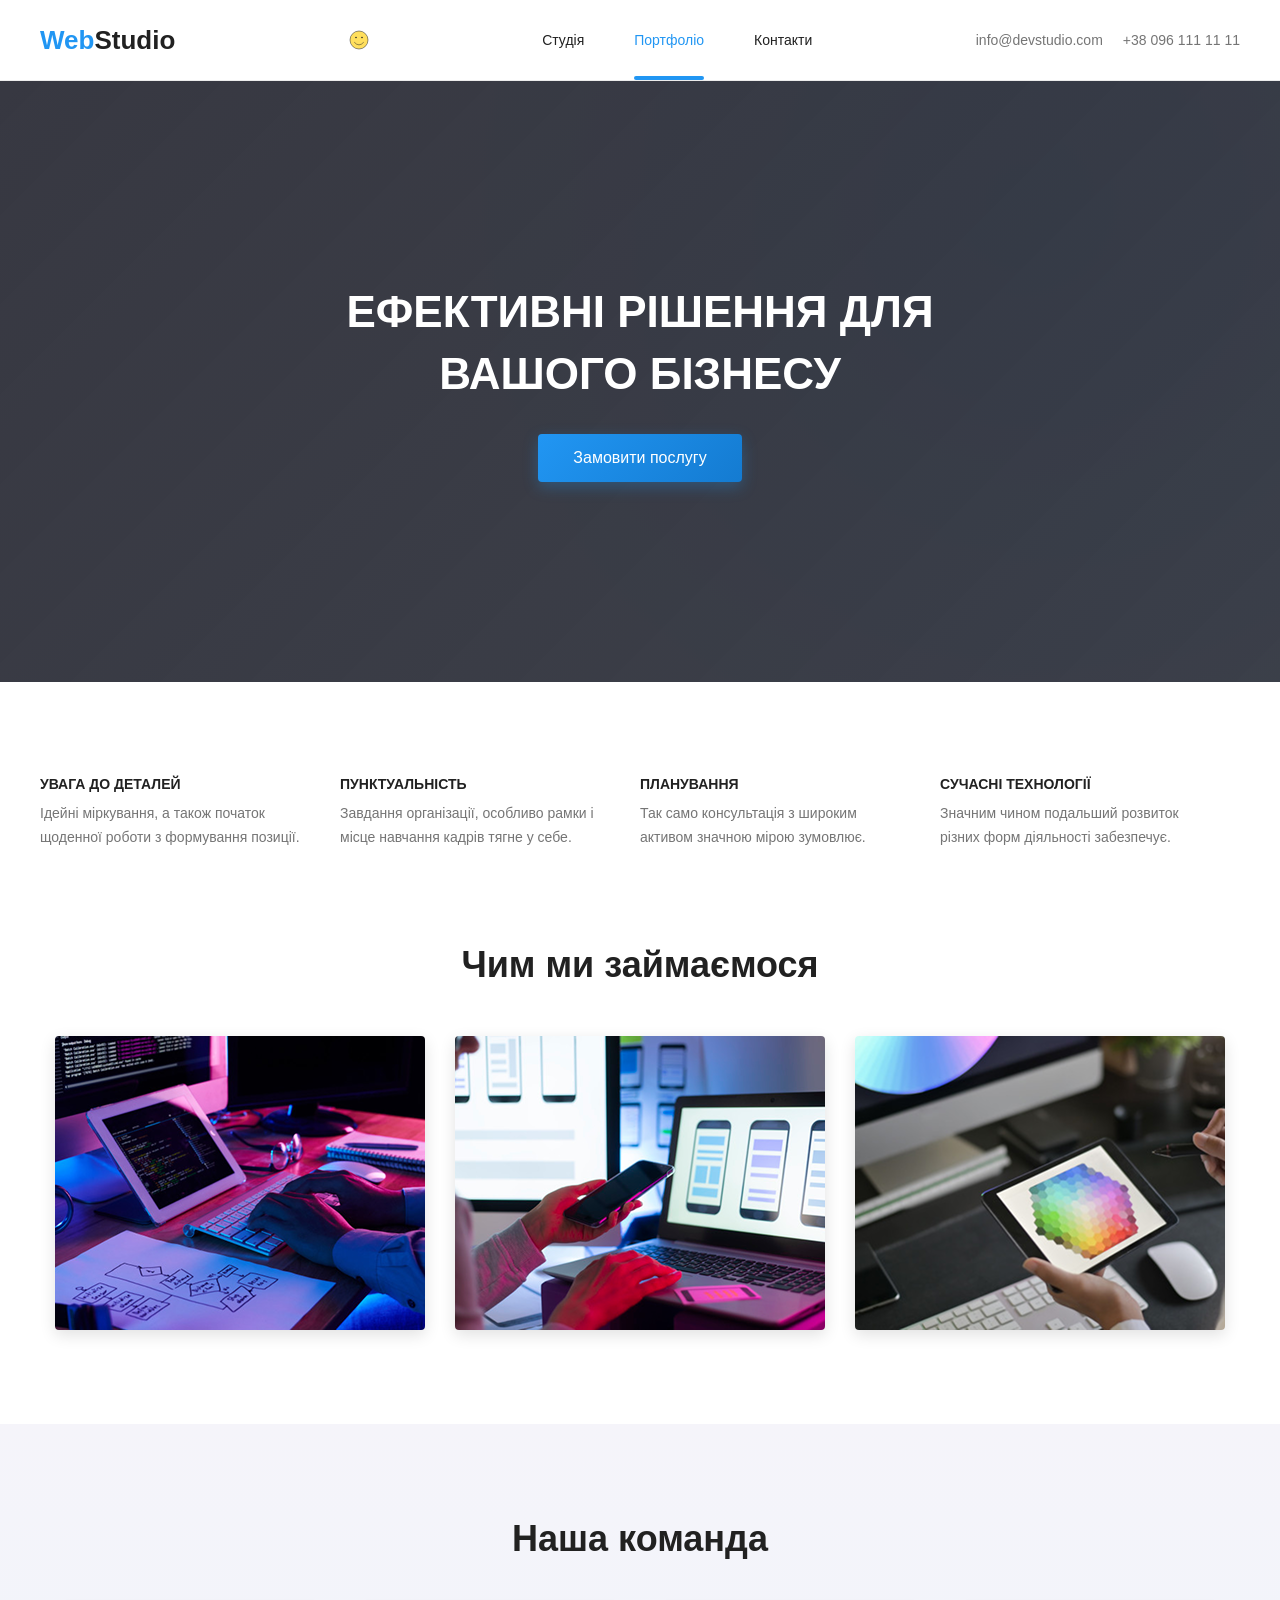
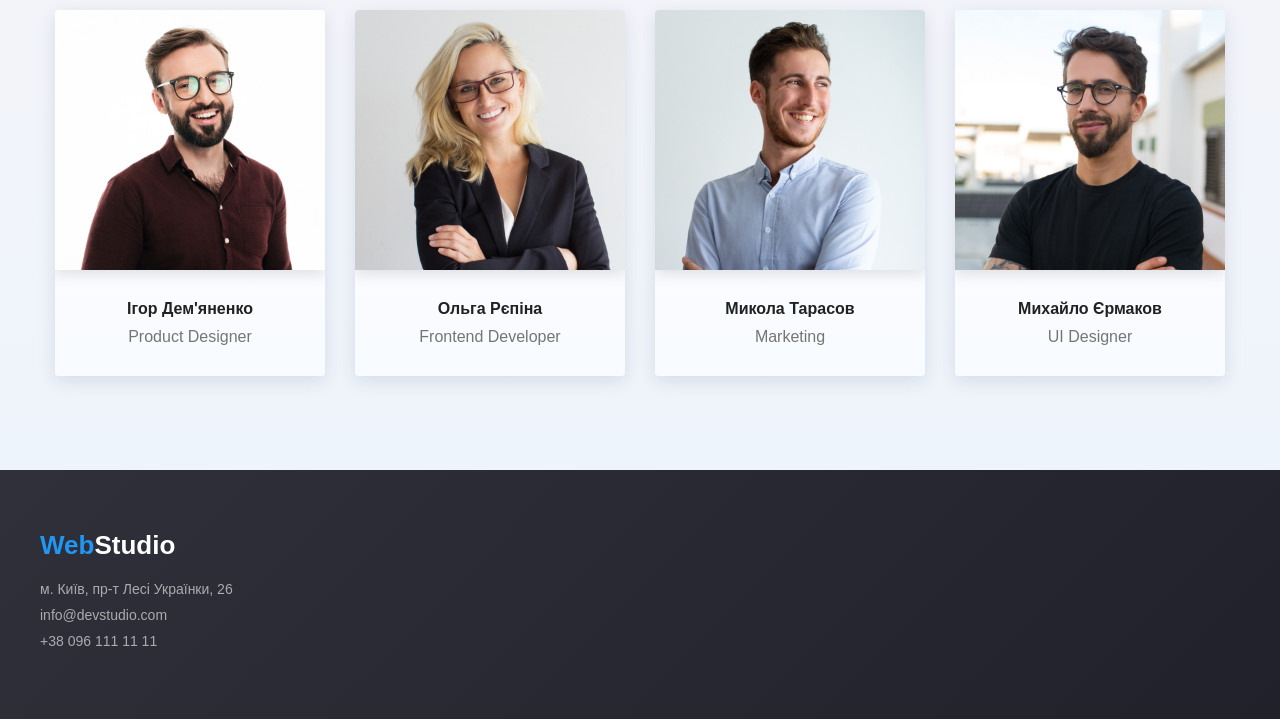
==== commit f92dbfbc: "upd" ====
--- a/index.html
+++ b/index.html
@@ -21,26 +21,45 @@
 
 <header>
     <div class="container header">
-
         <div class="logo">
             Web<span>Studio</span>
         </div>
-
+        <svg class="header-smile" xmlns="http://www.w3.org/2000/svg" viewBox="0 0 400 300" aria-label="Смайлик" role="img">
+            <style>
+                .face {
+                    fill: #ffdf5d;
+                    stroke: #222;
+                    stroke-width: 5;
+                }
+                .eyes {
+                    fill: #222;
+                }
+                .mouth {
+                    fill: none;
+                    stroke: #222;
+                    stroke-width: 5;
+                    stroke-linecap: round;
+                }
+            </style>
+            <g>
+                <circle class="face" cx="200" cy="150" r="90"/>
+                <circle class="eyes" cx="170" cy="125" r="8"/>
+                <circle class="eyes" cx="230" cy="125" r="8"/>
+                <path class="mouth" d="M155 175 Q200 225 245 175"/>
+            </g>
+        </svg>
         <nav class="desktop-nav">
-            <a href="index.html" class="current">Студія</a>
-            <a href="portfolio.html">Портфоліо</a>
+            <a href="index.html">Студія</a>
+            <a href="portfolio.html" class="current">Портфоліо</a>
             <a href="#">Контакти</a>
         </nav>
-
         <div class="contacts">
             <a href="mailto:info@devstudio.com">info@devstudio.com</a>
             <a href="tel:+380961111111">+38 096 111 11 11</a>
         </div>
-
         <button class="menu-button" type="button" aria-label="Відкрити меню">
             ☰
         </button>
-
     </div>
 </header>
 
--- a/style.css
+++ b/style.css
@@ -42,6 +42,18 @@
 
 .logo span {
     color: #212121;
+}
+.header-smile {
+    width: 40px;
+    height: 40px;
+    flex-shrink: 0;
+    display: block;
+}
+.header-smile {
+    width: 40px;
+    height: 40px;
+    flex-shrink: 0;
+    display: block;
 }
 
 .desktop-nav,
@@ -68,8 +80,8 @@
     transform: translateX(100%);
     visibility: hidden;
     transition:
-        transform .45s ease,
-        visibility .45s ease;
+        transform 0.45s ease,
+        visibility 0.45s ease;
 }
 
 .mobile-menu.is-open {
@@ -106,9 +118,9 @@
     transform: translateX(40px);
     opacity: 0;
     transition:
-        transform .4s ease,
-        opacity .4s ease,
-        color .3s ease;
+        transform 0.4s ease,
+        opacity 0.4s ease,
+        color 0.3s ease;
 }
 
 .mobile-menu.is-open .mobile-nav a {
@@ -117,15 +129,15 @@
 }
 
 .mobile-menu.is-open .mobile-nav a:nth-child(1) {
-    transition-delay: .1s;
+    transition-delay: 0.1s;
 }
 
 .mobile-menu.is-open .mobile-nav a:nth-child(2) {
-    transition-delay: .2s;
+    transition-delay: 0.2s;
 }
 
 .mobile-menu.is-open .mobile-nav a:nth-child(3) {
-    transition-delay: .3s;
+    transition-delay: 0.3s;
 }
 
 .mobile-nav a:hover,
@@ -147,7 +159,17 @@
 }
 
 .hero {
-    background: #2f303a;
+    background:
+        linear-gradient(
+            135deg,
+            rgba(47, 48, 58, 0.96),
+            rgba(33, 37, 48, 0.88)
+        ),
+        radial-gradient(
+            circle at 80% 20%,
+            rgba(33, 150, 243, 0.25),
+            transparent 55%
+        );
     text-align: center;
     padding: 80px 15px;
 }
@@ -167,16 +189,22 @@
     border: none;
     border-radius: 4px;
     padding: 15px 35px;
-    background: #2196f3;
+    background: linear-gradient(135deg, #2196f3, #147bd1);
     color: #fff;
     font-size: 16px;
     cursor: pointer;
-    transition: .3s;
+    box-shadow: 0 5px 15px rgba(33, 150, 243, 0.3);
+    transition:
+        background 0.3s,
+        box-shadow 0.3s,
+        transform 0.3s;
     animation: heroButton 1.5s ease;
 }
 
 .hero button:hover {
-    background: #188ce8;
+    background: linear-gradient(135deg, #188ce8, #096bbd);
+    box-shadow: 0 8px 22px rgba(33, 150, 243, 0.42);
+    transform: translateY(-2px);
 }
 
 .features {
@@ -228,15 +256,20 @@
     max-width: 370px;
     height: auto;
     object-fit: cover;
-    transition: .4s;
+    border-radius: 4px;
+    box-shadow: 0 5px 16px rgba(0, 0, 0, 0.12);
+    transition:
+        transform 0.3s ease,
+        box-shadow 0.3s ease;
 }
 
 .work-images img:hover {
-    transform: scale(1.05);
+    transform: translateY(-4px);
+    box-shadow: 0 12px 24px rgba(0, 0, 0, 0.18);
 }
 
 .team {
-    background: #f5f4fa;
+    background: linear-gradient(180deg, #f5f4fa, #eef4fb);
     padding: 60px 0;
 }
 
@@ -248,24 +281,38 @@
 }
 
 .member {
+    position: relative;
     width: 100%;
     max-width: 270px;
     padding-bottom: 30px;
-    background: #fff;
+    background: linear-gradient(180deg, #ffffff, #f8fbff);
     text-align: center;
-    box-shadow: 0 2px 8px rgba(0, 0, 0, .1);
+    border-radius: 4px;
+    box-shadow: 0 5px 18px rgba(33, 50, 80, 0.12);
     animation: cardAppear 1.2s ease;
-    transition: .3s;
+    transition:
+        transform 0.3s ease,
+        box-shadow 0.3s ease;
+    overflow: hidden;
+}
+
+.member::before,
+.member::after {
+    content: none;
+    display: none;
 }
 
 .member:hover {
-    transform: translateY(-10px);
+    transform: translateY(-6px);
+    box-shadow: 0 12px 28px rgba(33, 50, 80, 0.2);
 }
 
 .member img {
     width: 100%;
     height: 260px;
     object-fit: cover;
+    background: linear-gradient(135deg, #eaf4ff, #ffffff);
+    box-shadow: 0 4px 14px rgba(0, 0, 0, 0.12);
 }
 
 .member h3 {
@@ -281,11 +328,15 @@
 
 footer {
     padding: 60px 0;
-    background: #2f303a;
+    background: linear-gradient(135deg, #2f303a, #20212a);
 }
 
 footer .logo {
     margin-bottom: 20px;
+}
+
+footer .logo span {
+    color: #fff;
 }
 
 footer p {
@@ -313,11 +364,22 @@
     background: #f5f4fa;
     font-size: 14px;
     cursor: pointer;
+    box-shadow: 0 1px 2px rgba(0, 0, 0, 0.04);
+    transition:
+        background 0.3s,
+        color 0.3s,
+        box-shadow 0.3s;
+}
+
+.filters button:hover {
+    background: #e8e8f2;
+    box-shadow: 0 3px 8px rgba(0, 0, 0, 0.10);
 }
 
 .filters .active {
-    background: #2196f3;
+    background: linear-gradient(135deg, #2196f3, #147bd1);
     color: #fff;
+    box-shadow: 0 3px 8px rgba(33, 150, 243, 0.25);
 }
 
 .portfolio-container {
@@ -330,18 +392,35 @@
     position: relative;
     overflow: hidden;
     border: 1px solid #eeeeee;
+    border-radius: 4px;
     background: #fff;
+    box-shadow: 0 2px 6px rgba(0, 0, 0, 0.04);
+    transition:
+        box-shadow 0.3s,
+        transform 0.3s;
+}
+
+.card:hover {
+    box-shadow: 0 8px 24px rgba(0, 0, 0, 0.14);
 }
 
 .card img {
+    display: block;
     width: 100%;
     height: auto;
     aspect-ratio: 1.45;
     object-fit: cover;
+    transition: filter 0.3s ease;
+    filter: drop-shadow(0 3px 6px rgba(0, 0, 0, 0.12));
+}
+
+.card:hover img {
+    filter: drop-shadow(0 5px 10px rgba(0, 0, 0, 0.18));
 }
 
 .card-info {
     padding: 20px;
+    background: linear-gradient(180deg, #ffffff, #fbfcff);
 }
 
 .card-info h3 {
@@ -363,10 +442,16 @@
     align-items: center;
     justify-content: center;
     padding: 20px;
-    background: rgba(33, 150, 243, .9);
+    background: linear-gradient(
+        135deg,
+        rgba(33, 150, 243, 0.94),
+        rgba(21, 101, 192, 0.88)
+    );
     opacity: 0;
     visibility: hidden;
-    transition: .3s;
+    transition:
+        opacity 0.3s,
+        visibility 0.3s;
 }
 
 .overlay p {
@@ -414,7 +499,7 @@
         text-decoration: none;
         font-size: 14px;
         font-weight: 500;
-        transition: color .3s;
+        transition: color 0.3s;
     }
 
     .desktop-nav a:hover,
@@ -589,7 +674,7 @@
 @keyframes heroButton {
     0% {
         opacity: 0;
-        transform: scale(.6);
+        transform: scale(0.6);
     }
 
     100% {
